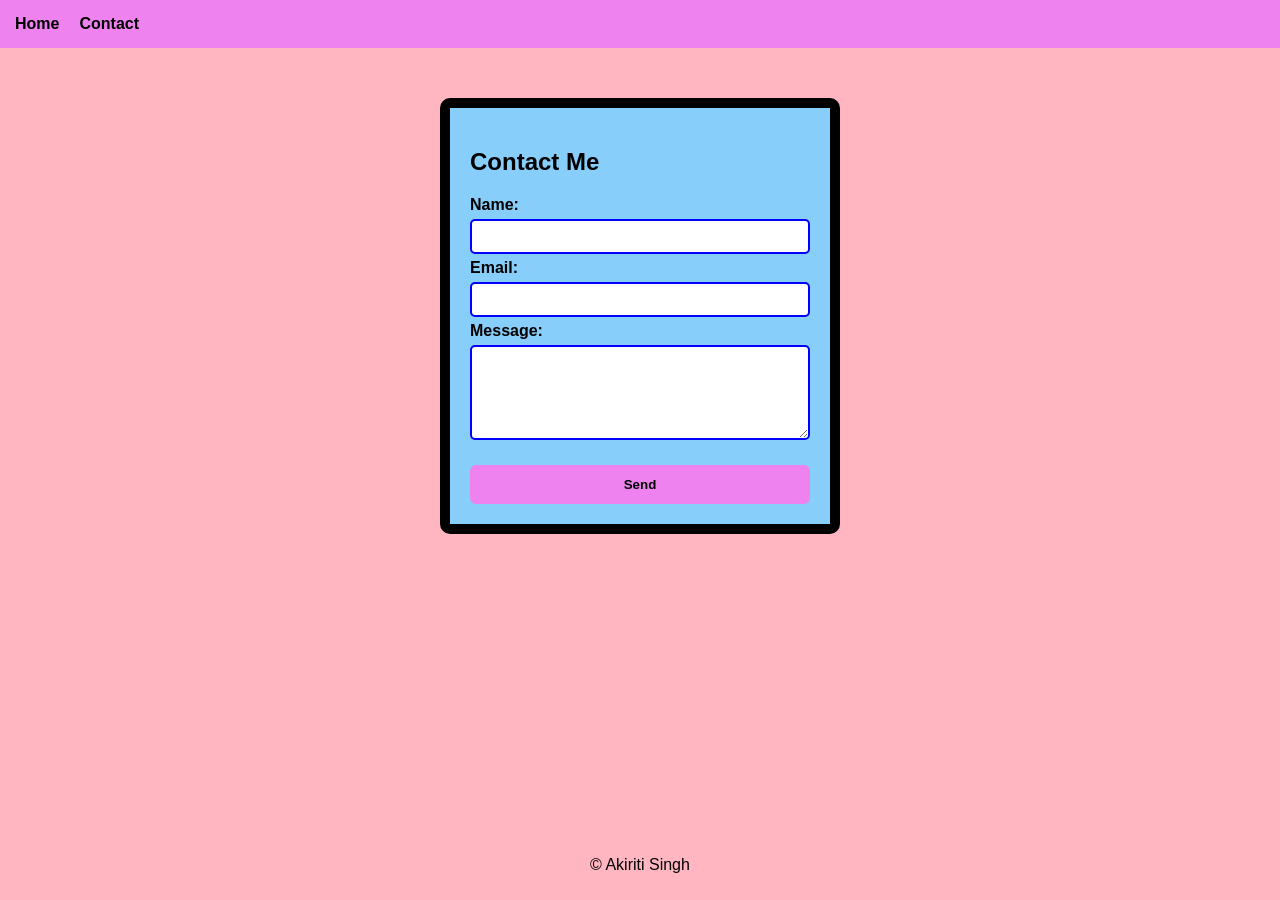
==== contact.html @ af050bf0 "Add files via upload" ====
<!DOCTYPE html>
<html lang="en">

<head>
    <meta charset="UTF-8">
    <meta name="viewport" content="width=device-width, initial-scale=1.0">
    <title>Akiriti Singh | Contact</title>
    <link rel="stylesheet" href="styles.css">
</head>

<body>

  <header>
    <nav class="links">
      <a href="index.html">Home</a>
      <a href="contact.html">Contact</a>
    </nav>
  </header>

  <main>
    <section class="form-card">
      <h1>Contact Me</h1>

      <form>
        <label for="name">Name:</label>
        <input type="text" id="name" name="name">

        <label for="email">Email:</label>
        <input type="email" id="email" name="email">

        <label for="message">Message:</label>
        <textarea id="message" name="message" rows="5"></textarea>

        <button type="submit">Send</button>
      </form>
    </section>
  </main>

  <footer>
    <p>&copy; Akiriti Singh</p>
  </footer>

</body>
</html>
---- styles.css ----
* {
    box-sizing: border-box;
}

body {
    margin: 0;
    font-family: Arial, sans-serif;
    background-color: lightpink;
    display: flex;
    flex-direction: column;
    min-height: 100vh;
}

header {
    background-color: violet;
    padding: 15px;
}

.links {
    display: flex;
    gap: 20px;
}

nav a {
    color: black;
    text-decoration: none;
    font-weight: bold;
}

nav a:hover {
    text-decoration: underline;
}

main {
    flex: 1;
}

.container {
    display: flex;
    gap: 20px;
    flex-wrap: wrap;
    padding: 20px;
    justify-content: center;
}

.card {
    background-color: white;
    border: 15px solid purple;
    border-radius: 10px;
    padding: 20px;
    margin: 10px;
    width: 350px;
    display: flex;
    flex-direction: column;
    gap: 10px;
}

table {
    border-collapse: collapse;
}

th, td {
    border: 1px solid pink;
    padding: 10px;
    text-align: center;
}

.form-card {
    background-color: lightskyblue;
    width: 400px;
    margin: 50px auto;
    padding: 20px;
    border-radius: 10px;
    border: 10px solid black;
}

.form-card form {
    display: flex;
    flex-direction: column;
    gap: 5px;
}

label {
    text-align: left;
    font-weight: bold;
}

input, textarea {
    width: 100%;
    padding: 8px;
    border: 2px solid blue;
    border-radius: 5px;
    font-family: Arial, sans-serif;
}

button {
    background-color: violet;
    color: black;
    border: none;
    padding: 12px;
    border-radius: 6px;
    cursor: pointer;
    font-weight: bold;
    margin-top: 20px;
}

button:hover {
    background-color: orchid;
}

footer {
    text-align: center;
    padding: 10px;
}
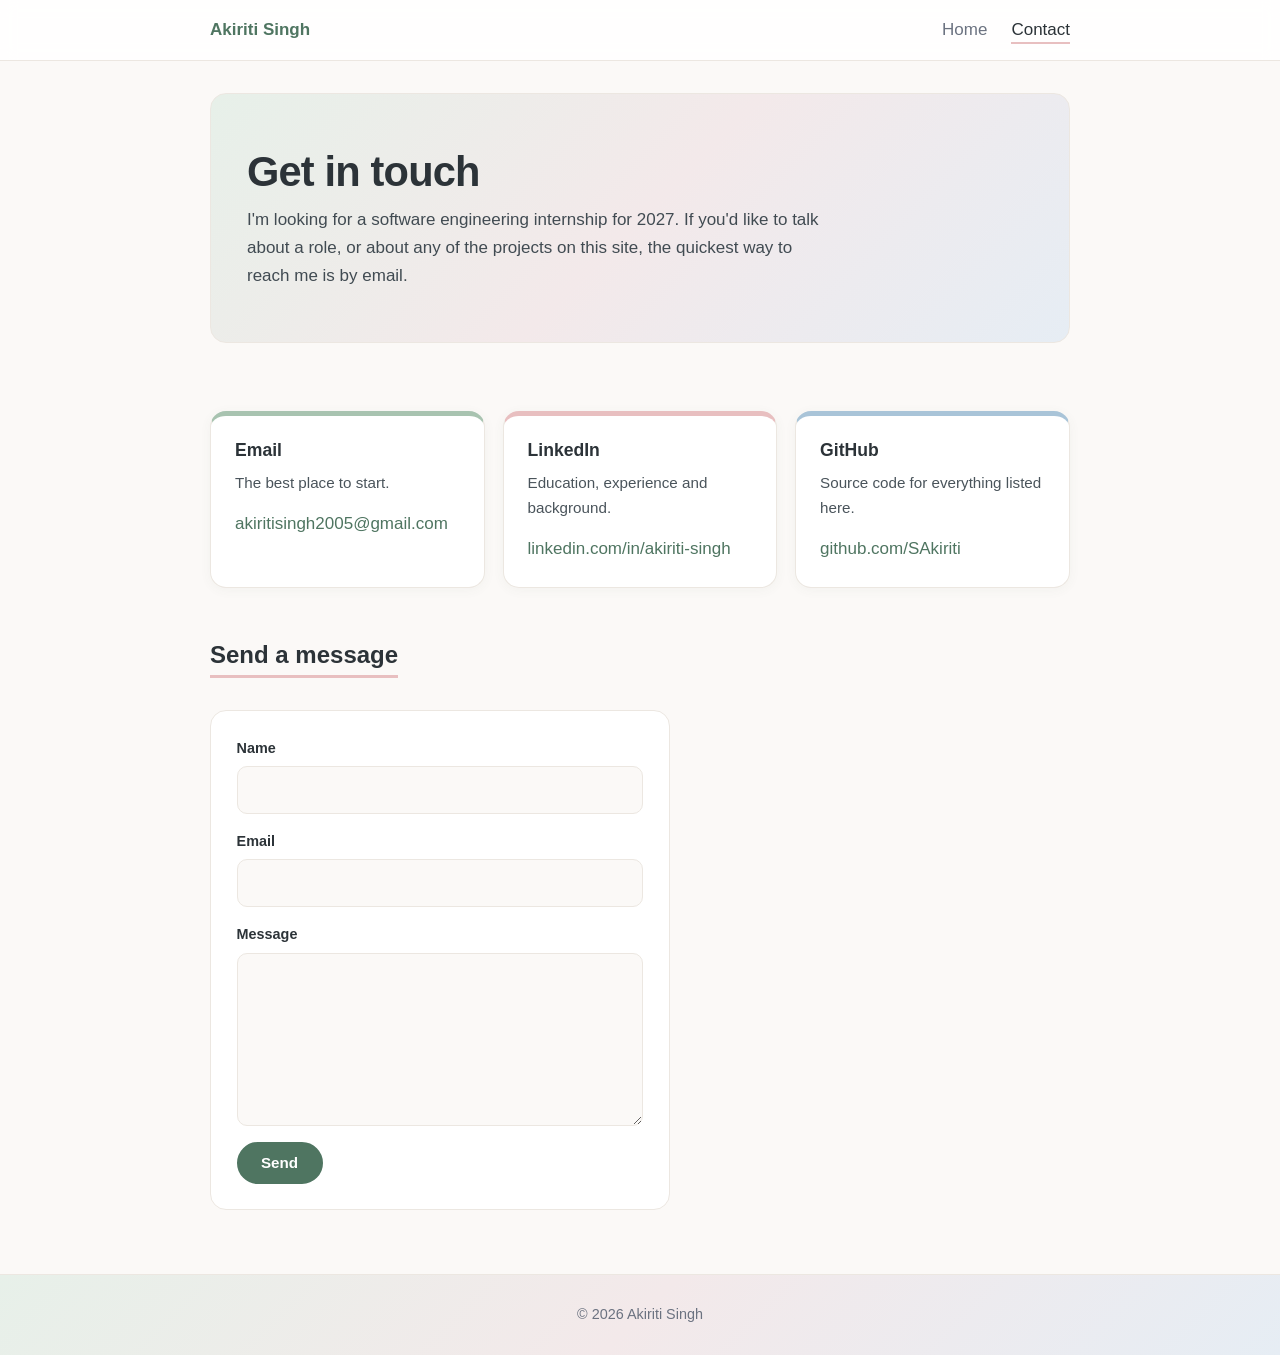
==== commit 7ba788e0: "Revamp contact.html with new structure and content Updated the contact page with a new layout and ad" ====
--- a/contact.html
+++ b/contact.html
@@ -2,43 +2,85 @@
 <html lang="en">
 
 <head>
-    <meta charset="UTF-8">
-    <meta name="viewport" content="width=device-width, initial-scale=1.0">
-    <title>Akiriti Singh | Contact</title>
-    <link rel="stylesheet" href="styles.css">
+  <meta charset="UTF-8">
+  <meta name="viewport" content="width=device-width, initial-scale=1.0">
+  <meta name="description" content="Get in touch with Akiriti Singh — Computer Science student at Maynooth University.">
+  <title>Akiriti Singh | Contact</title>
+  <link rel="stylesheet" href="styles.css">
 </head>
 
 <body>
 
-  <header>
-    <nav class="links">
-      <a href="index.html">Home</a>
-      <a href="contact.html">Contact</a>
+  <header class="site-header">
+    <nav class="nav">
+      <span class="nav-name">Akiriti Singh</span>
+      <ul class="nav-links">
+        <li><a href="index.html">Home</a></li>
+        <li><a href="contact.html" class="active">Contact</a></li>
+      </ul>
     </nav>
   </header>
 
   <main>
-    <section class="form-card">
-      <h1>Contact Me</h1>
 
-      <form>
-        <label for="name">Name:</label>
-        <input type="text" id="name" name="name">
+    <section class="hero">
+      <h1>Get in touch</h1>
+      <p class="intro">
+        I'm looking for a software engineering internship for 2027. If you'd like to talk
+        about a role, or about any of the projects on this site, the quickest way to reach
+        me is by email.
+      </p>
+    </section>
 
-        <label for="email">Email:</label>
-        <input type="email" id="email" name="email">
+    <section class="section">
+      <div class="cards">
 
-        <label for="message">Message:</label>
-        <textarea id="message" name="message" rows="5"></textarea>
+        <article class="card">
+          <h3>Email</h3>
+          <p>The best place to start.</p>
+          <a href="mailto:akiritisingh2005@gmail.com">akiritisingh2005@gmail.com</a>
+        </article>
 
-        <button type="submit">Send</button>
+        <article class="card">
+          <h3>LinkedIn</h3>
+          <p>Education, experience and background.</p>
+          <a href="https://www.linkedin.com/in/akiriti-singh">linkedin.com/in/akiriti-singh</a>
+        </article>
+
+        <article class="card">
+          <h3>GitHub</h3>
+          <p>Source code for everything listed here.</p>
+          <a href="https://github.com/SAkiriti">github.com/SAkiriti</a>
+        </article>
+
+      </div>
+    </section>
+
+    <section class="section">
+      <h2>Send a message</h2>
+      <form class="contact-form" action="mailto:akiritisingh2005@gmail.com" method="post" enctype="text/plain">
+        <div class="field">
+          <label for="name">Name</label>
+          <input type="text" id="name" name="name" required>
+        </div>
+        <div class="field">
+          <label for="email">Email</label>
+          <input type="email" id="email" name="email" required>
+        </div>
+        <div class="field">
+          <label for="message">Message</label>
+          <textarea id="message" name="message" rows="6" required></textarea>
+        </div>
+        <button type="submit" class="button">Send</button>
       </form>
     </section>
+
   </main>
 
-  <footer>
-    <p>&copy; Akiriti Singh</p>
+  <footer class="site-footer">
+    <p>&copy; 2026 Akiriti Singh</p>
   </footer>
 
 </body>
+
 </html>
--- a/styles.css
+++ b/styles.css
@@ -1,114 +1,319 @@
+/* ---- Tokens ---- */
+:root {
+  --bg: #fbf9f7;
+  --surface: #ffffff;
+  --text: #2c3338;
+  --text-muted: #6b7280;
+
+  --sage: #a8c3b0;
+  --sage-deep: #4f7561;
+  --blush: #e8bfc0;
+  --sky: #a9c4d8;
+  --sand: #e6cfa8;
+  --lilac: #c4bdd9;
+
+  --border: #ece7e1;
+  --radius: 16px;
+  --max-width: 900px;
+}
+
+/* ---- Base ---- */
 * {
-    box-sizing: border-box;
+  box-sizing: border-box;
 }
 
 body {
-    margin: 0;
-    font-family: Arial, sans-serif;
-    background-color: lightpink;
-    display: flex;
-    flex-direction: column;
-    min-height: 100vh;
-}
-
-header {
-    background-color: violet;
-    padding: 15px;
-}
-
-.links {
-    display: flex;
-    gap: 20px;
-}
-
-nav a {
-    color: black;
-    text-decoration: none;
-    font-weight: bold;
-}
-
-nav a:hover {
-    text-decoration: underline;
-}
-
+  margin: 0;
+  background: var(--bg);
+  color: var(--text);
+  font-family: -apple-system, BlinkMacSystemFont, "Segoe UI", Helvetica, Arial, sans-serif;
+  font-size: 17px;
+  line-height: 1.65;
+}
+
+h1, h2, h3 {
+  line-height: 1.25;
+  margin: 0 0 0.5rem;
+}
+
+h1 { font-size: 2.6rem; letter-spacing: -0.02em; }
+h2 { font-size: 1.5rem; }
+h3 { font-size: 1.1rem; }
+
+a {
+  color: var(--sage-deep);
+  text-decoration: none;
+  font-weight: 500;
+}
+
+a:hover {
+  text-decoration: underline;
+}
+
+code {
+  background: #eef3ef;
+  color: var(--sage-deep);
+  padding: 0.12em 0.4em;
+  border-radius: 5px;
+  font-size: 0.88em;
+}
+
+/* ---- Header / nav ---- */
+.site-header {
+  background: rgba(255, 255, 255, 0.85);
+  backdrop-filter: blur(8px);
+  border-bottom: 1px solid var(--border);
+  position: sticky;
+  top: 0;
+  z-index: 10;
+}
+
+.nav {
+  max-width: var(--max-width);
+  margin: 0 auto;
+  padding: 1rem 1.25rem;
+  display: flex;
+  flex-wrap: wrap;
+  align-items: center;
+  justify-content: space-between;
+  gap: 0.75rem;
+}
+
+.nav-name {
+  font-weight: 700;
+  color: var(--sage-deep);
+}
+
+.nav-links {
+  display: flex;
+  gap: 1.5rem;
+  list-style: none;
+  margin: 0;
+  padding: 0;
+}
+
+.nav-links a {
+  color: var(--text-muted);
+  font-weight: 500;
+  padding-bottom: 3px;
+}
+
+.nav-links a.active {
+  color: var(--text);
+  border-bottom: 2px solid var(--blush);
+}
+
+/* ---- Layout ---- */
 main {
-    flex: 1;
-}
-
-.container {
-    display: flex;
-    gap: 20px;
-    flex-wrap: wrap;
-    padding: 20px;
-    justify-content: center;
+  max-width: var(--max-width);
+  margin: 0 auto;
+  padding: 0 1.25rem;
+}
+
+.hero {
+  margin-top: 2rem;
+  padding: 3.25rem 2.25rem;
+  border-radius: var(--radius);
+  background: linear-gradient(135deg, #e7f0e9 0%, #f3e9ea 50%, #e6edf4 100%);
+  border: 1px solid var(--border);
+}
+
+.tagline {
+  font-size: 1.1rem;
+  margin: 0 0 1.25rem;
+  color: var(--sage-deep);
+  font-weight: 500;
+}
+
+.intro {
+  max-width: 62ch;
+  margin: 0;
+  color: #414b52;
+}
+
+.hero-actions {
+  display: flex;
+  flex-wrap: wrap;
+  gap: 0.75rem;
+  margin-top: 1.75rem;
+}
+
+.section {
+  padding: 2.75rem 0 0.5rem;
+}
+
+.section h2 {
+  display: inline-block;
+  padding-bottom: 0.35rem;
+  border-bottom: 3px solid var(--blush);
+}
+
+/* ---- Buttons ---- */
+.button {
+  display: inline-block;
+  padding: 0.65rem 1.4rem;
+  border-radius: 999px;
+  background: var(--sage-deep);
+  color: #fff;
+  font-size: 0.95rem;
+  font-weight: 600;
+  border: 2px solid var(--sage-deep);
+  cursor: pointer;
+  transition: opacity 0.15s ease;
+}
+
+.button:hover {
+  text-decoration: none;
+  opacity: 0.88;
+}
+
+.button-secondary {
+  background: transparent;
+  color: var(--sage-deep);
+}
+
+/* ---- Cards (Flexbox) ---- */
+.cards {
+  display: flex;
+  flex-wrap: wrap;
+  gap: 1.1rem;
+  margin-top: 1.5rem;
 }
 
 .card {
-    background-color: white;
-    border: 15px solid purple;
-    border-radius: 10px;
-    padding: 20px;
-    margin: 10px;
-    width: 350px;
-    display: flex;
-    flex-direction: column;
-    gap: 10px;
-}
-
-table {
-    border-collapse: collapse;
-}
-
-th, td {
-    border: 1px solid pink;
-    padding: 10px;
-    text-align: center;
-}
-
-.form-card {
-    background-color: lightskyblue;
-    width: 400px;
-    margin: 50px auto;
-    padding: 20px;
-    border-radius: 10px;
-    border: 10px solid black;
-}
-
-.form-card form {
-    display: flex;
-    flex-direction: column;
-    gap: 5px;
-}
-
-label {
-    text-align: left;
-    font-weight: bold;
+  flex: 1 1 260px;
+  background: var(--surface);
+  border: 1px solid var(--border);
+  border-top: 5px solid var(--sage);
+  border-radius: var(--radius);
+  padding: 1.5rem;
+  box-shadow: 0 2px 12px rgba(80, 90, 85, 0.05);
+  transition: transform 0.15s ease, box-shadow 0.15s ease;
+}
+
+.card:hover {
+  transform: translateY(-3px);
+  box-shadow: 0 10px 22px rgba(80, 90, 85, 0.09);
+}
+
+/* Rotate the pastel accent across cards */
+.card:nth-child(2) { border-top-color: var(--blush); }
+.card:nth-child(3) { border-top-color: var(--sky); }
+.card:nth-child(4) { border-top-color: var(--sand); }
+
+.card p {
+  margin: 0 0 0.9rem;
+  font-size: 0.95rem;
+  color: #4a545b;
+}
+
+.card-tags {
+  display: inline-block;
+  background: #eef3ef;
+  color: var(--sage-deep);
+  font-size: 0.78rem !important;
+  font-weight: 600;
+  padding: 0.22rem 0.7rem;
+  border-radius: 999px;
+  margin-bottom: 0.9rem !important;
+}
+
+/* ---- Skills ---- */
+.skills {
+  display: flex;
+  flex-wrap: wrap;
+  gap: 1.1rem;
+  margin-top: 1.5rem;
+}
+
+.skill-group {
+  flex: 1 1 200px;
+  background: var(--surface);
+  border: 1px solid var(--border);
+  border-radius: var(--radius);
+  padding: 1.35rem;
+}
+
+.skill-group h3 {
+  color: var(--sage-deep);
+}
+
+.skill-group ul {
+  list-style: none;
+  padding: 0;
+  margin: 0.7rem 0 0;
+  display: flex;
+  flex-wrap: wrap;
+  gap: 0.4rem;
+}
+
+.skill-group li {
+  background: #f4f1ec;
+  color: #4a545b;
+  font-size: 0.85rem;
+  padding: 0.28rem 0.75rem;
+  border-radius: 999px;
+}
+
+/* ---- Form ---- */
+.contact-form {
+  max-width: 460px;
+  margin-top: 1.5rem;
+  background: var(--surface);
+  border: 1px solid var(--border);
+  border-radius: var(--radius);
+  padding: 1.6rem;
+}
+
+.field {
+  display: flex;
+  flex-direction: column;
+  margin-bottom: 1rem;
+}
+
+.field label {
+  font-size: 0.9rem;
+  font-weight: 600;
+  margin-bottom: 0.35rem;
 }
 
 input, textarea {
-    width: 100%;
-    padding: 8px;
-    border: 2px solid blue;
-    border-radius: 5px;
-    font-family: Arial, sans-serif;
-}
-
-button {
-    background-color: violet;
-    color: black;
-    border: none;
-    padding: 12px;
-    border-radius: 6px;
-    cursor: pointer;
-    font-weight: bold;
-    margin-top: 20px;
-}
-
-button:hover {
-    background-color: orchid;
-}
-
-footer {
-    text-align: center;
-    padding: 10px;
-}
+  font: inherit;
+  font-size: 0.95rem;
+  padding: 0.65rem 0.8rem;
+  border: 1px solid var(--border);
+  border-radius: 10px;
+  background: var(--bg);
+  color: var(--text);
+}
+
+input:focus, textarea:focus {
+  outline: 2px solid var(--sage);
+  outline-offset: 1px;
+  border-color: transparent;
+}
+
+textarea {
+  resize: vertical;
+}
+
+/* ---- Footer ---- */
+.site-footer {
+  margin-top: 3.5rem;
+  padding: 1.75rem 1.25rem;
+  background: linear-gradient(135deg, #e7f0e9 0%, #f3e9ea 50%, #e6edf4 100%);
+  border-top: 1px solid var(--border);
+  color: var(--text-muted);
+  font-size: 0.9rem;
+  text-align: center;
+}
+
+.site-footer p {
+  margin: 0;
+}
+
+/* ---- Small screens ---- */
+@media (max-width: 600px) {
+  h1 { font-size: 2rem; }
+  .hero { padding: 2.25rem 1.5rem; }
+}
